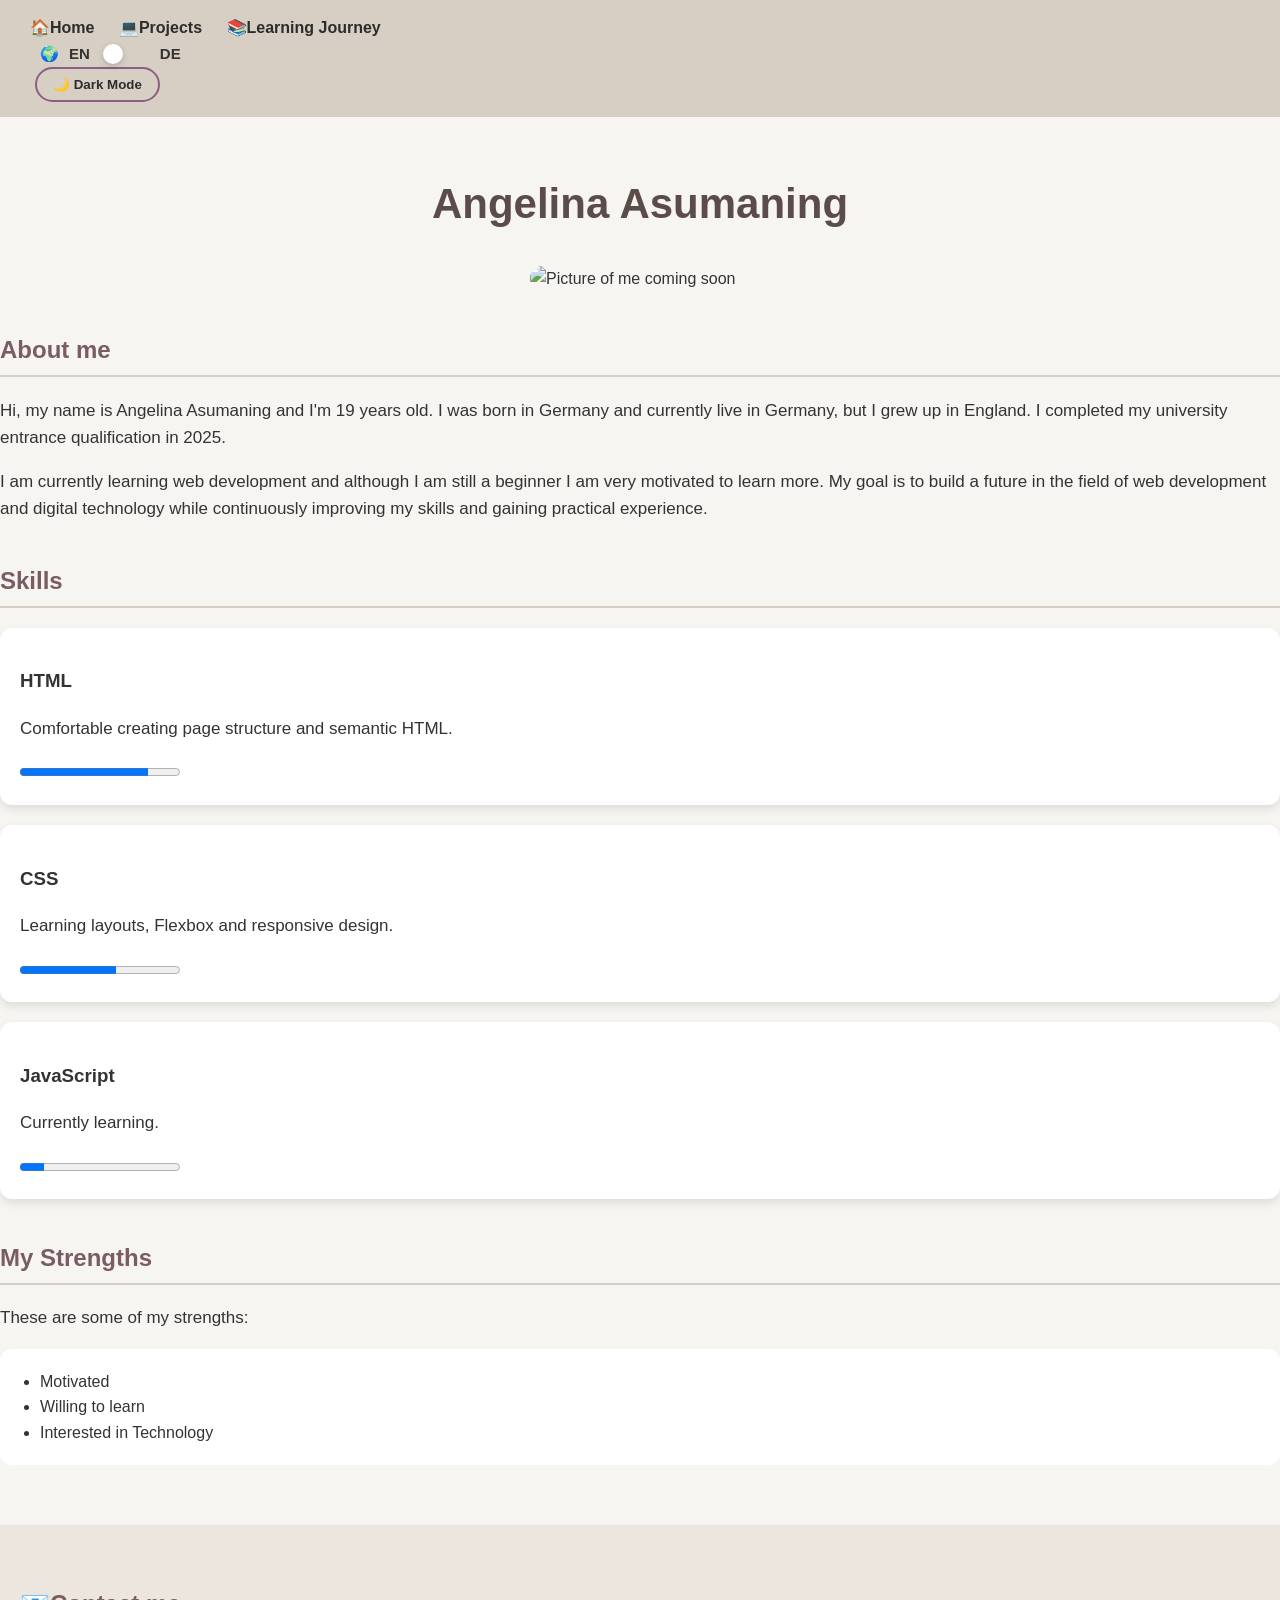
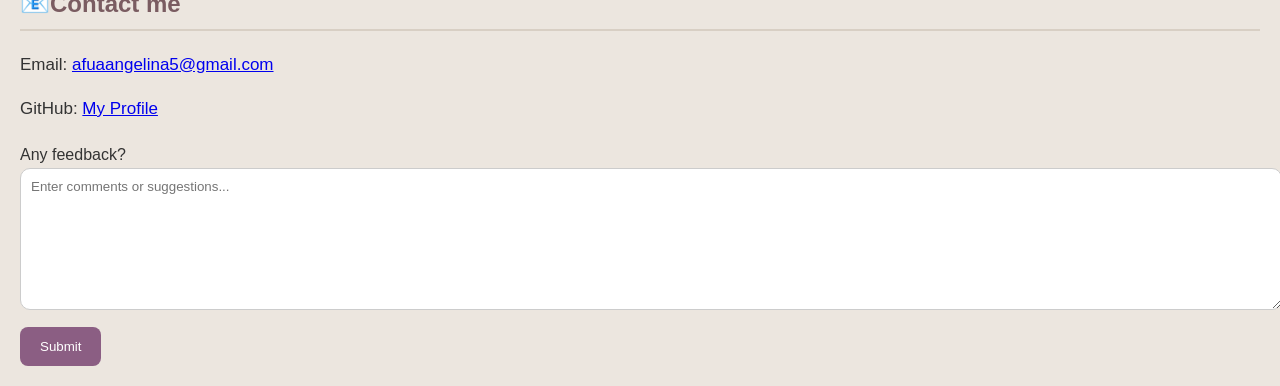
==== index-en.html @ 9a490524 "Update checkbox redirect to index.html" ====
<!DOCTYPE html>
<html lang="en">
    <head>
         <meta charset="utf-8">
        <title>Portfolio</title>
        <link rel="stylesheet" href="style.css">
    </head>
    <body>
       <nav>

<div class="dropdown">
    <a href="index-en.html">🏠Home</a>

    <div class="dropdown-content">
        <a href="index-en.html#about">About</a>
        <a href="index-en.html#skills">Skills</a>
        <a href="index-en.html#strengths">Strengths</a>
        <a href="index-en.html#contact">Contact</a>
    </div>
</div>

<div class="dropdown">
    <a href="Projects-en.html">💻Projects</a>

    <div class="dropdown-content">
        <a href="Projects-en.html#project1">First Project</a>
        <a href="Projects-en.html#future">Future Projects</a>
    </div>
</div>

<div class="dropdown">
    <a href="journey-en.html">📚Learning Journey</a>

      <div class="dropdown-content">
        <a href="journey.html#february">February 2026</a>
        <a href="journey.html#april">April 2026</a>
        <a href="journey-en.html#june">June 2026</a>
        <a href="journey-en.html#progress">Progress</a>
        <a href="journey.html#next">What I want to learn in the future</a>
    </div>
</div>

<div class="language-toggle">
    <span>🌍</span>

    <span>EN</span>

    <label class="switch">

        <input type="checkbox"
               onchange="window.location.href='index.html'">

        <span class="slider"></span>

    </label>

    <span>DE</span>

</div>

<button id="theme-toggle" data-language="en">
    🌙 Dark Mode
</button>
</nav>
        <br>
        <h1>Angelina Asumaning</h1>
        <!--image will be added soon-->
        <img src="" alt="Picture of me coming soon">
        <h2 id="about">About me</h2>
        <p>Hi, my name is Angelina Asumaning and I'm 19 years old. I was born in Germany and currently live in Germany, but I grew up in England. I completed my university entrance qualification in 2025.</p>
        <p>I am currently learning web development and although I am still a beginner I am very motivated to learn more. My goal is to build a future in the field of web development and digital technology while continuously improving my skills and gaining practical experience.</p>
       <section id="skills">

<h2>Skills</h2>

<div class="skill-card">

<h3>HTML</h3>

<p>Comfortable creating page structure and semantic HTML.</p>

<progress value="80" max="100"></progress>

</div>

<div class="skill-card">

<h3>CSS</h3>

<p>Learning layouts, Flexbox and responsive design.</p>

<progress value="60" max="100"></progress>

</div>

<div class="skill-card">

<h3>JavaScript</h3>

<p>Currently learning.</p>

<progress value="15" max="100"></progress>

</div>

</section>
        <h2 id="strengths">My Strengths</h2>
        <p>These are some of my strengths:</p>
        <ul>
            <li>Motivated</li>
            <li>Willing to learn</li>
            <li>Interested in Technology</li>
        </ul>
        <footer>
        <h2 id="contact">📧Contact me</h2>
        <p>Email: <a href="mailto:afuaangelina5@gmail.com">afuaangelina5@gmail.com</a></p>
        <p>GitHub: <a href="https://github.com/afuaangelina">My Profile</a></p>
        <form>   
        <label for="feedback">Any feedback?</label><br>
        <textarea id="feedback"  placeholder="Enter comments or suggestions..."></textarea>   
        <button type="submit">Submit</button>
        </form>     
    </footer>
    <script src="script.js"></script>    
    </body>
   </html>
---- style.css ----
/* ===== GENERAL PAGE STYLING ===== */

body {
    background-color: #f7f5f2;
    font-family: Arial, sans-serif;
    color: #333333;
    margin: 0;
    line-height: 1.6;
}

/* ===== HEADER + NAVIGATION ===== */

nav {
    background-color: #d8cfc4;
    padding: 15px 20px;
    position: sticky;
    top: 0;
}

nav a {
    text-decoration: none;
    color: #2c2c2c;
    padding: 10px;
    font-weight: bold;
}

nav a:hover {
    color: #8b5e83;
}

/* ===== DROPDOWN MENU ===== */

.dropdown {
    position: relative;
    display: inline-block;
}

.dropdown-content {
    display: none;
    position: absolute;
    background-color: white;
    min-width: 180px;
    box-shadow: 0px 4px 8px rgba(0,0,0,0.1);
    border-radius: 8px;
}

.dropdown-content a {
    display: block;
    padding: 12px;
    color: #333333;
}

.dropdown-content a:hover {
    background-color: #f2ece7;
}

.dropdown:hover .dropdown-content {
    display: block;
}

/* ===== MAIN CONTENT ===== */

main {
    padding: 40px;
    max-width: 900px;
    margin: auto;
}

/* ===== HEADINGS ===== */

h1 {
    text-align: center;
    color: #5b4b49;
    font-size: 42px;
}

h2 {
    color: #7a5c61;
    margin-top: 40px;
    border-bottom: 2px solid #d8cfc4;
    padding-bottom: 5px;
}

/* ===== PARAGRAPHS ===== */

p {
    font-size: 17px;
}

/* ===== LISTS ===== */

ul {
    background-color: white;
    padding: 20px 40px;
    border-radius: 12px;
}

/* ===== IMAGE ===== */

img {
    display: block;
    margin: auto;
    border-radius: 15px;
    width: 220px;
}

/* ===== TABLE ===== */

table {
    width: 100%;
    border-collapse: collapse;
    background-color: white;
    margin-top: 20px;
}

th {
    background-color: #d8cfc4;
    color: #2c2c2c;
}

th, td {
    border: 1px solid #dddddd;
    padding: 12px;
    text-align: left;
}

/* ===== FORM ===== */

form {
    margin-top: 20px;
}

textarea {
    width: 100%;
    height: 120px;
    border-radius: 10px;
    border: 1px solid #cccccc;
    padding: 10px;
    font-family: Arial, sans-serif;
}

button {
    margin-top: 10px;
    background-color: #8b5e83;
    color: white;
    border: none;
    padding: 12px 20px;
    border-radius: 8px;
    cursor: pointer;
}

button:hover {
    background-color: #6f4868;
}

/* ===== FOOTER ===== */

footer {
    margin-top: 60px;
    padding: 20px;
    background-color: #ece6df;
}
/* ---------- Language Toggle ---------- */

.language-toggle{

display:flex;

align-items:center;

gap:10px;

margin-left:20px;

font-weight:bold;

}

.language-toggle span{

font-size:15px;

}

/* Switch */

.switch{

position:relative;

display:inline-block;

width:50px;

height:26px;

}

.switch input{

opacity:0;

width:0;

height:0;

}

.slider{

position:absolute;

cursor:pointer;

top:0;

left:0;

right:0;

bottom:0;

background:#d8cfc4;

border-radius:30px;

transition:.3s;

}

.slider::before{

content:"";

position:absolute;

height:20px;

width:20px;

left:3px;

bottom:3px;

background:white;

border-radius:50%;

transition:.3s;

box-shadow:0 2px 6px rgba(0,0,0,.2);

}

.switch input:checked + .slider{

background:#8b5e83;

}

.switch input:checked + .slider::before{

transform:translateX(24px);

}

/* Dark Mode */

.dark-mode .slider{

background:#555;

}

.dark-mode .switch input:checked + .slider{

background:#c89ab7;

}
/* ---------- SKILL CARDS ---------- */

.skill-card{

background:white;

padding:20px;

margin:20px 0;

border-radius:12px;

box-shadow:0 4px 10px rgba(0,0,0,.1);

}
/* ========================= */
/* Timeline */
/* ========================= */

#timeline{

margin-top:60px;

}

.timeline-item{

background:white;

padding:25px;

margin:35px 0;

border-left:6px solid #8b5e83;

border-radius:12px;

box-shadow:0 4px 12px rgba(0,0,0,.08);

transition:.3s;

}

.timeline-item:hover{

transform:translateY(-5px);

box-shadow:0 10px 25px rgba(0,0,0,.12);

}

.timeline-item h3{

margin-top:0;

color:#8b5e83;

}

.timeline-item h4{

margin-bottom:5px;

margin-top:18px;

color:#5b4b49;

}

.timeline-item p{

margin-top:0;

}

.dark-mode .timeline-item{

background:#312d2c;

border-left-color:#c89ab7;

}

.dark-mode .timeline-item h3{

color:#f0dce8;

}

.dark-mode .timeline-item h4{

color:#d7a7c3;

}
/* ================================================= */
/*                     DARK MODE                      */
/* ================================================= */

.dark-mode {
    background-color: #262322;
    color: #f5f1ec;
}

/* Smooth transitions */

body,
nav,
footer,
ul,
table,
th,
td,
textarea,
button,
.skill-card,
.dropdown-content,
main,
section,
h1,
h2,
h3,
p,
li,
a,
img {
    transition:
        background-color .35s ease,
        color .35s ease,
        border-color .35s ease,
        box-shadow .35s ease;
}

/* ========================= */
/* Navigation */
/* ========================= */

.dark-mode nav{
    background:#3a3534;
}

.dark-mode nav a{
    color:#f5f1ec;
}

.dark-mode nav a:hover{
    color:#d7a7c3;
}

/* ========================= */
/* Theme Button */
/* ========================= */

#theme-toggle{

    margin-left:15px;
    margin-top:0;

    padding:8px 16px;

    border-radius:30px;

    border:2px solid #8b5e83;

    background:transparent;

    color:#2c2c2c;

    font-weight:bold;

    cursor:pointer;

    transition:all .3s ease;

}

#theme-toggle:hover{

    background:#8b5e83;

    color:white;

}

.dark-mode #theme-toggle{

    color:#f5f1ec;

    border-color:#d7a7c3;

}

.dark-mode #theme-toggle:hover{

    background:#d7a7c3;

    color:#262322;

}

/* ========================= */
/* Headings */
/* ========================= */

.dark-mode h1{

    color:#ffffff;

}

.dark-mode h2{

    color:#f0dce8;

    border-bottom:2px solid #5f5653;

}

.dark-mode h3{

    color:#ffffff;

}

/* ========================= */
/* Paragraphs */
/* ========================= */

.dark-mode p,
.dark-mode li{

    color:#ece7e2;

}

/* ========================= */
/* Lists */
/* ========================= */

.dark-mode ul{

    background:#312d2c;

    color:#ece7e2;

}

/* ========================= */
/* Tables */
/* ========================= */

.dark-mode table{

    background:#312d2c;

    color:#ece7e2;

}

.dark-mode th{

    background:#544c49;

    color:white;

}

.dark-mode td{

    border:1px solid #5f5653;

}

/* ========================= */
/* Dropdown */
/* ========================= */

.dark-mode .dropdown-content{

    background:#312d2c;

}

.dark-mode .dropdown-content a{

    color:#f5f1ec;

}

.dark-mode .dropdown-content a:hover{

    background:#494341;

}

/* ========================= */
/* Skill Cards */
/* ========================= */

.dark-mode .skill-card{

    background:#312d2c;

    color:#ece7e2;

    box-shadow:0 6px 20px rgba(0,0,0,.35);

}

/* ========================= */
/* Forms */
/* ========================= */

.dark-mode textarea{

    background:#312d2c;

    color:#f5f1ec;

    border:1px solid #5f5653;

}

.dark-mode textarea::placeholder{

    color:#b9b1ab;

}

/* ========================= */
/* Buttons */
/* ========================= */

.dark-mode button{

    background:#8b5e83;

    color:white;

}

.dark-mode button:hover{

    background:#a26e98;

}

/* ========================= */
/* Images */
/* ========================= */

.dark-mode img{

    box-shadow:0 10px 25px rgba(0,0,0,.45);

}

/* ========================= */
/* Footer */
/* ========================= */

.dark-mode footer{

    background:#3a3534;

    color:#ece7e2;

}

/* ========================= */
/* Links */
/* ========================= */

.dark-mode a{

    color:#d7a7c3;

}

.dark-mode a:hover{

    color:#edd3e3;

}
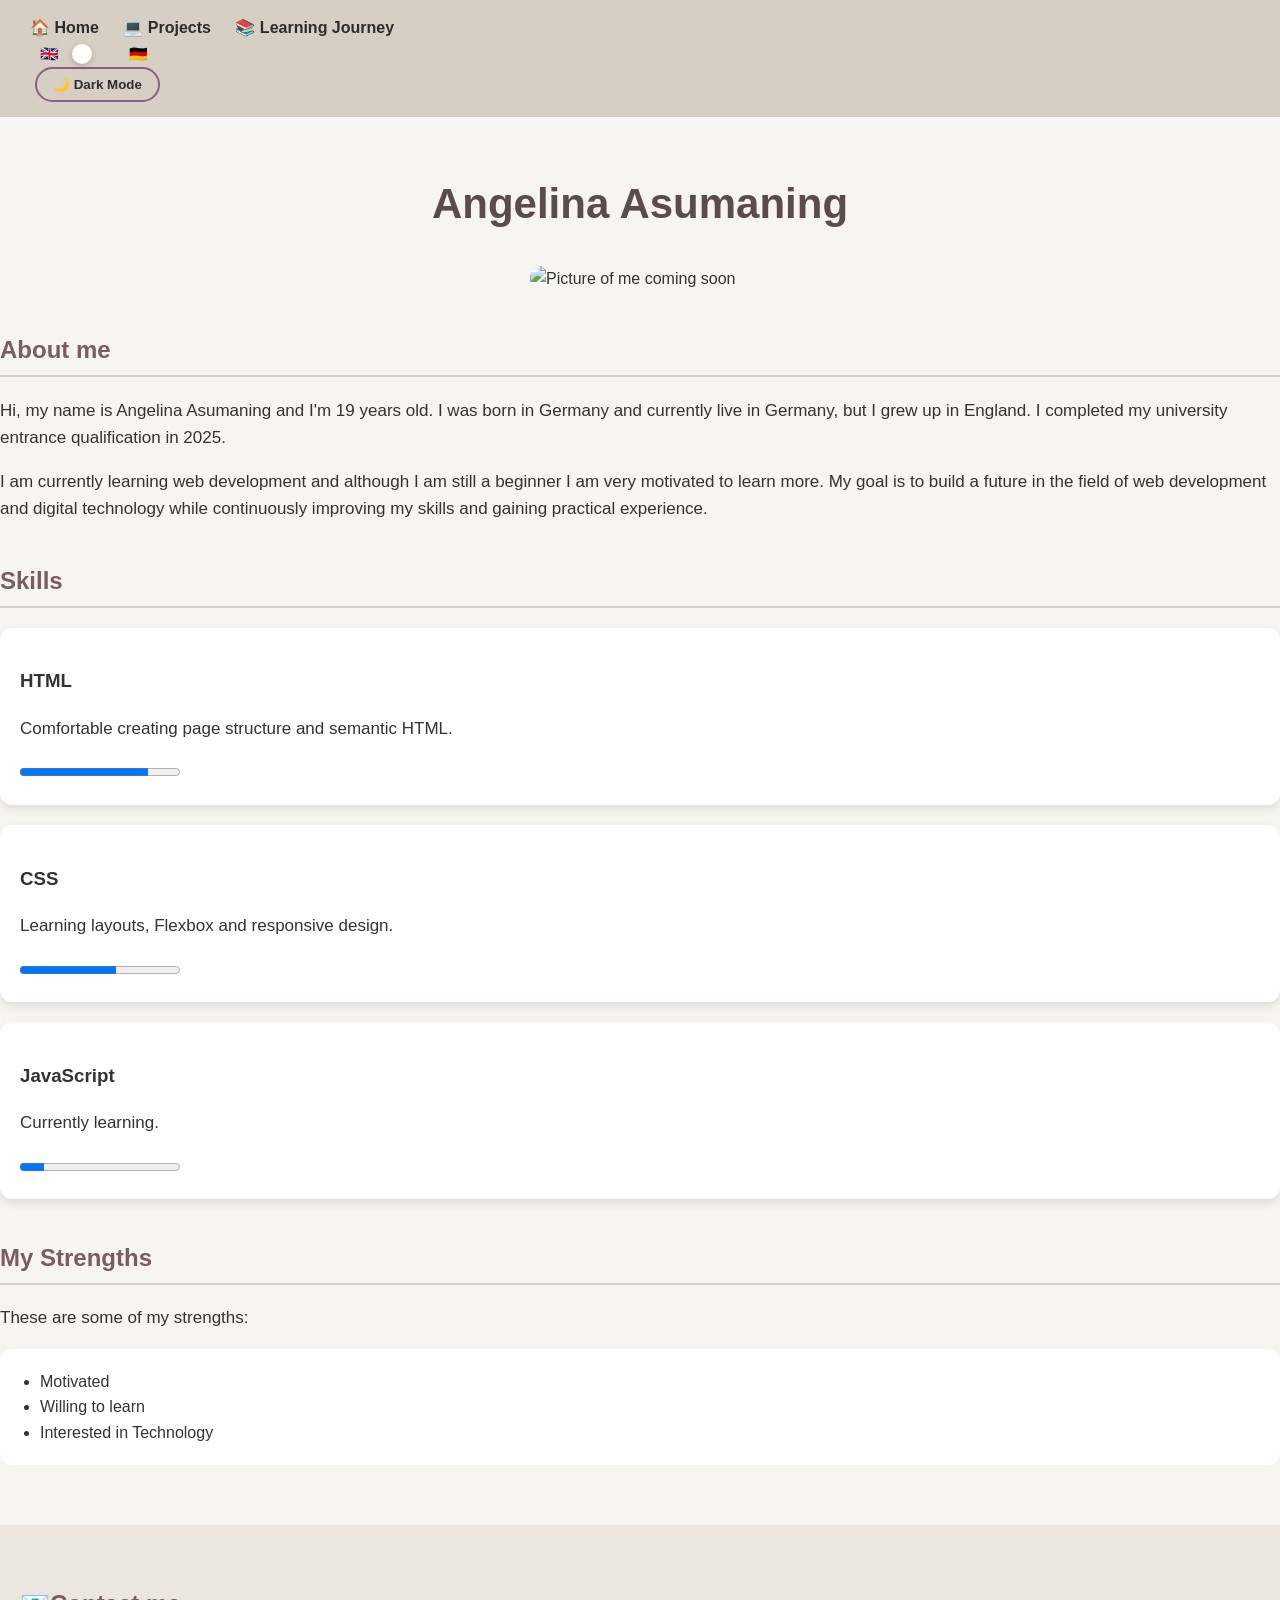
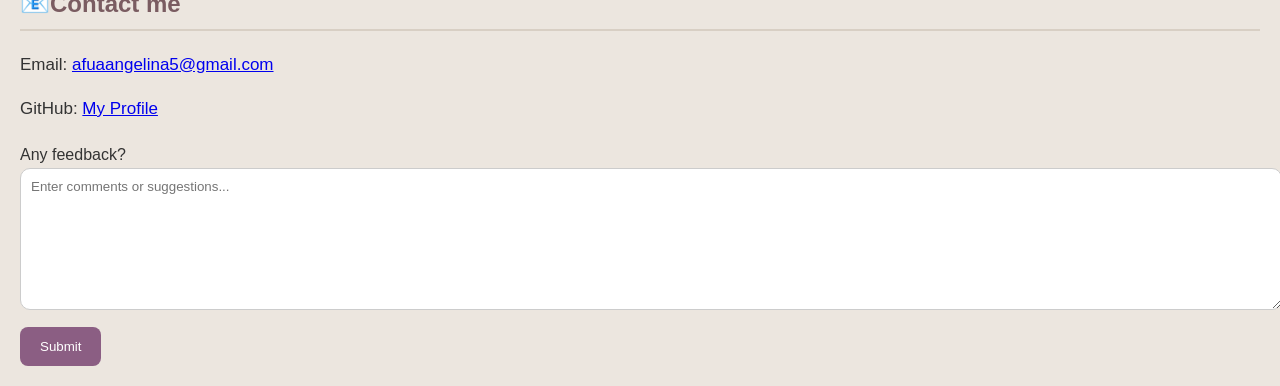
==== commit a54ccee0: "Refactor navigation structure and language toggle" ====
--- a/index-en.html
+++ b/index-en.html
@@ -6,61 +6,90 @@
         <link rel="stylesheet" href="style.css">
     </head>
     <body>
-       <nav>
+    <nav>
+
+<div class="nav-left">
 
 <div class="dropdown">
-    <a href="index-en.html">🏠Home</a>
 
-    <div class="dropdown-content">
-        <a href="index-en.html#about">About</a>
-        <a href="index-en.html#skills">Skills</a>
-        <a href="index-en.html#strengths">Strengths</a>
-        <a href="index-en.html#contact">Contact</a>
-    </div>
+<a href="index-en.html">🏠 Home</a>
+
+<div class="dropdown-content">
+
+<a href="#about">About</a>
+
+<a href="#skills">Skills</a>
+
+<a href="#strengths">Strengths</a>
+
+<a href="#contact">Contact</a>
+
+</div>
+
 </div>
 
 <div class="dropdown">
-    <a href="Projects-en.html">💻Projects</a>
 
-    <div class="dropdown-content">
-        <a href="Projects-en.html#project1">First Project</a>
-        <a href="Projects-en.html#future">Future Projects</a>
-    </div>
+<a href="Projects-en.html">💻 Projects</a>
+
+<div class="dropdown-content">
+
+<a href="Projects-en.html#project1">First Project</a>
+
+<a href="Projects-en.html#future">Future Projects</a>
+
+</div>
+
 </div>
 
 <div class="dropdown">
-    <a href="journey-en.html">📚Learning Journey</a>
 
-      <div class="dropdown-content">
-        <a href="journey.html#february">February 2026</a>
-        <a href="journey.html#april">April 2026</a>
-        <a href="journey-en.html#june">June 2026</a>
-        <a href="journey-en.html#progress">Progress</a>
-        <a href="journey.html#next">What I want to learn in the future</a>
-    </div>
-</div>
+<a href="journey-en.html">📚 Learning Journey</a>
 
-<div class="language-toggle">
-    <span>🌍</span>
+<div class="dropdown-content">
 
-    <span>EN</span>
+<a href="journey-en.html#timeline">Timeline</a>
 
-    <label class="switch">
+<a href="journey-en.html#progress">Progress</a>
 
-        <input type="checkbox"
-               onchange="window.location.href='index.html'">
-
-        <span class="slider"></span>
-
-    </label>
-
-    <span>DE</span>
+<a href="journey-en.html#next">Next Goals</a>
 
 </div>
 
-<button id="theme-toggle" data-language="en">
-    🌙 Dark Mode
+</div>
+
+</div>
+
+<div class="nav-right">
+
+<div class="language-toggle">
+
+<span>🇬🇧</span>
+
+<label class="switch">
+
+<input
+type="checkbox"
+onchange="window.location.href='index-de.html'">
+
+<span class="slider"></span>
+
+</label>
+
+<span>🇩🇪</span>
+
+</div>
+
+<button
+id="theme-toggle"
+data-language="en">
+
+🌙 Dark Mode
+
 </button>
+
+</div>
+
 </nav>
         <br>
         <h1>Angelina Asumaning</h1>
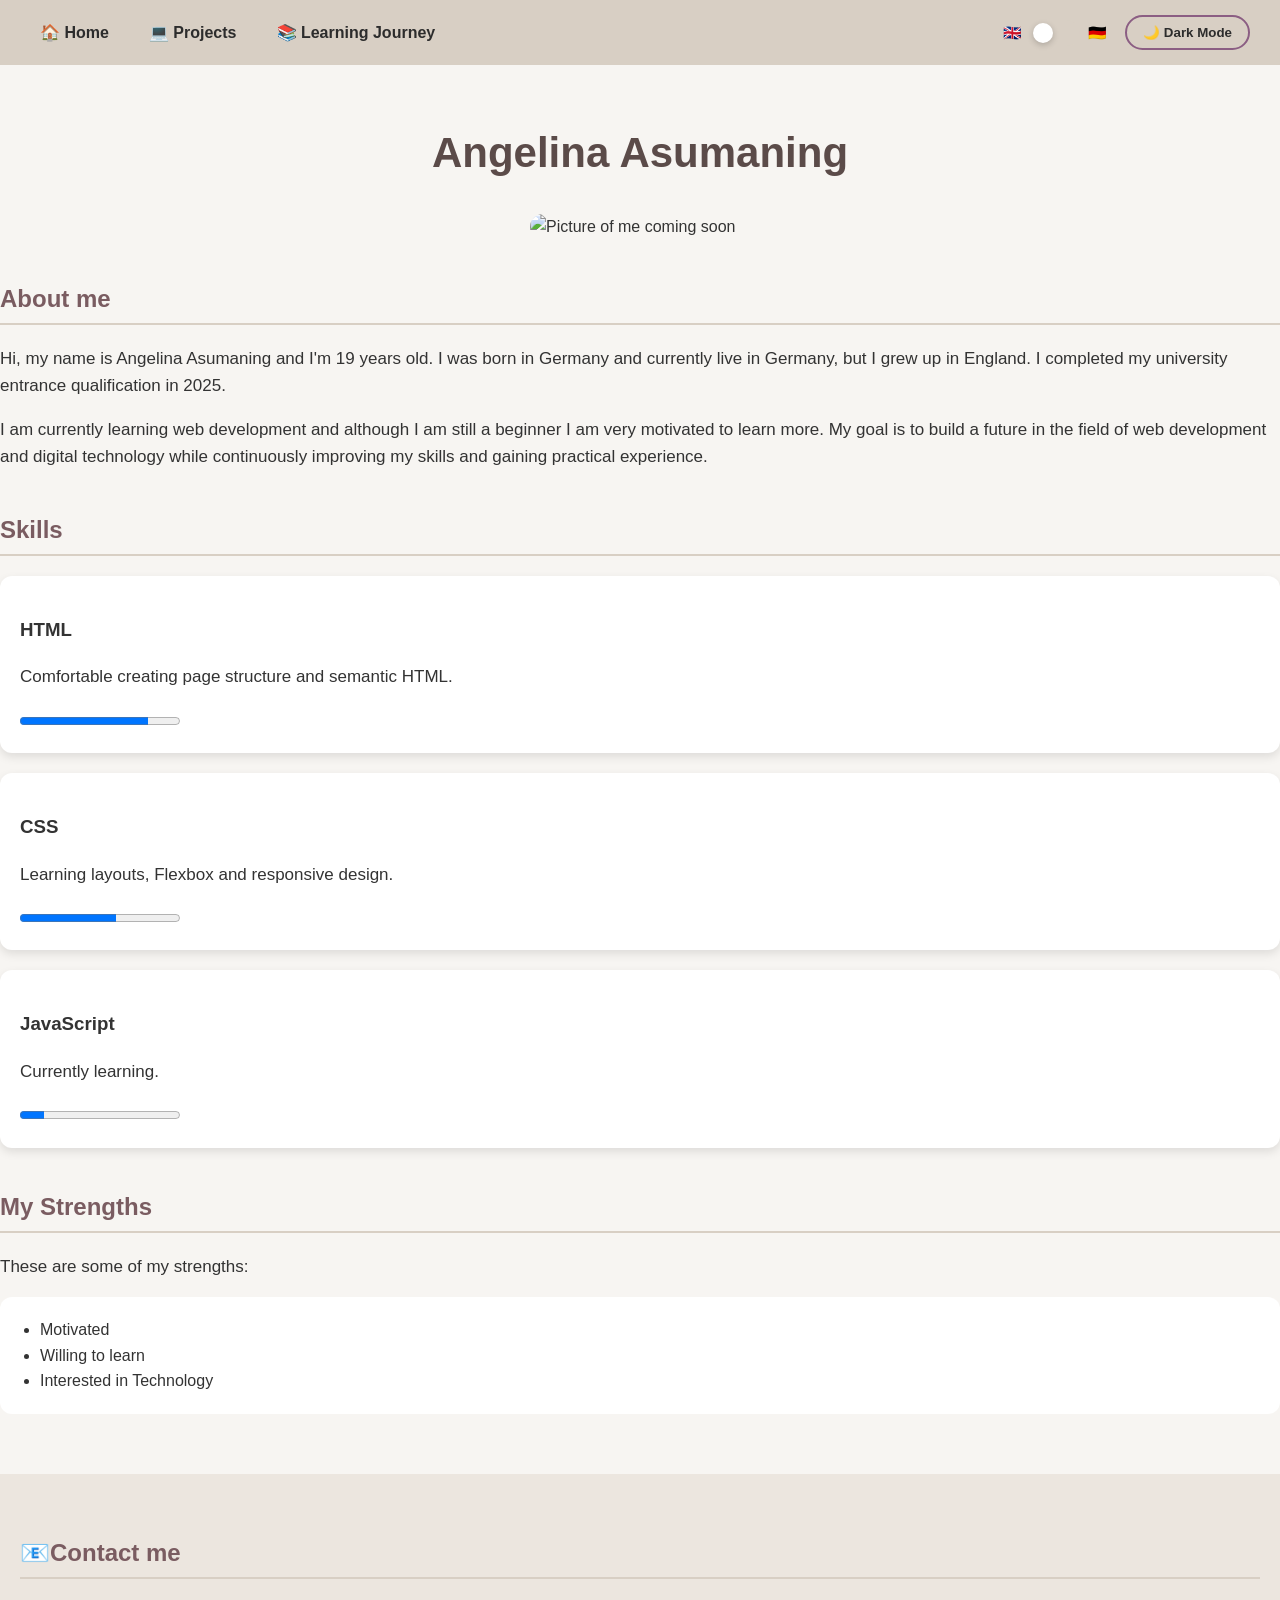
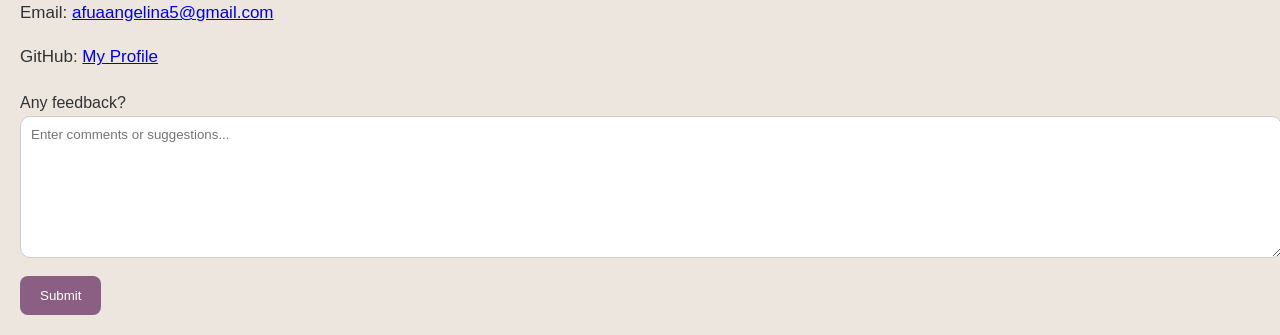
==== commit 88787aa8: "Update anchor links to include page reference" ====
--- a/index-en.html
+++ b/index-en.html
@@ -16,11 +16,11 @@
 
 <div class="dropdown-content">
 
-<a href="#about">About</a>
+<a href="index-en.html#about">About</a>
 
-<a href="#skills">Skills</a>
+<a href="index-en.html#skills">Skills</a>
 
-<a href="#strengths">Strengths</a>
+<a href="index-en.html#strengths">Strengths</a>
 
 <a href="#contact">Contact</a>
 
--- a/style.css
+++ b/style.css
@@ -10,11 +10,43 @@
 
 /* ===== HEADER + NAVIGATION ===== */
 
-nav {
-    background-color: #d8cfc4;
-    padding: 15px 20px;
-    position: sticky;
-    top: 0;
+nav{
+
+display:flex;
+
+justify-content:space-between;
+
+align-items:center;
+
+background:#d8cfc4;
+
+padding:15px 30px;
+
+position:sticky;
+
+top:0;
+
+z-index:999;
+
+}
+.nav-left{
+
+display:flex;
+
+align-items:center;
+
+gap:20px;
+
+}
+
+.nav-right{
+
+display:flex;
+
+align-items:center;
+
+gap:18px;
+
 }
 
 nav a {
@@ -168,9 +200,9 @@
 
 align-items:center;
 
-gap:10px;
-
-margin-left:20px;
+gap:8px;
+
+margin:0;
 
 font-weight:bold;
 
@@ -431,8 +463,7 @@
 
 #theme-toggle{
 
-    margin-left:15px;
-    margin-top:0;
+    margin:0;
 
     padding:8px 16px;
 
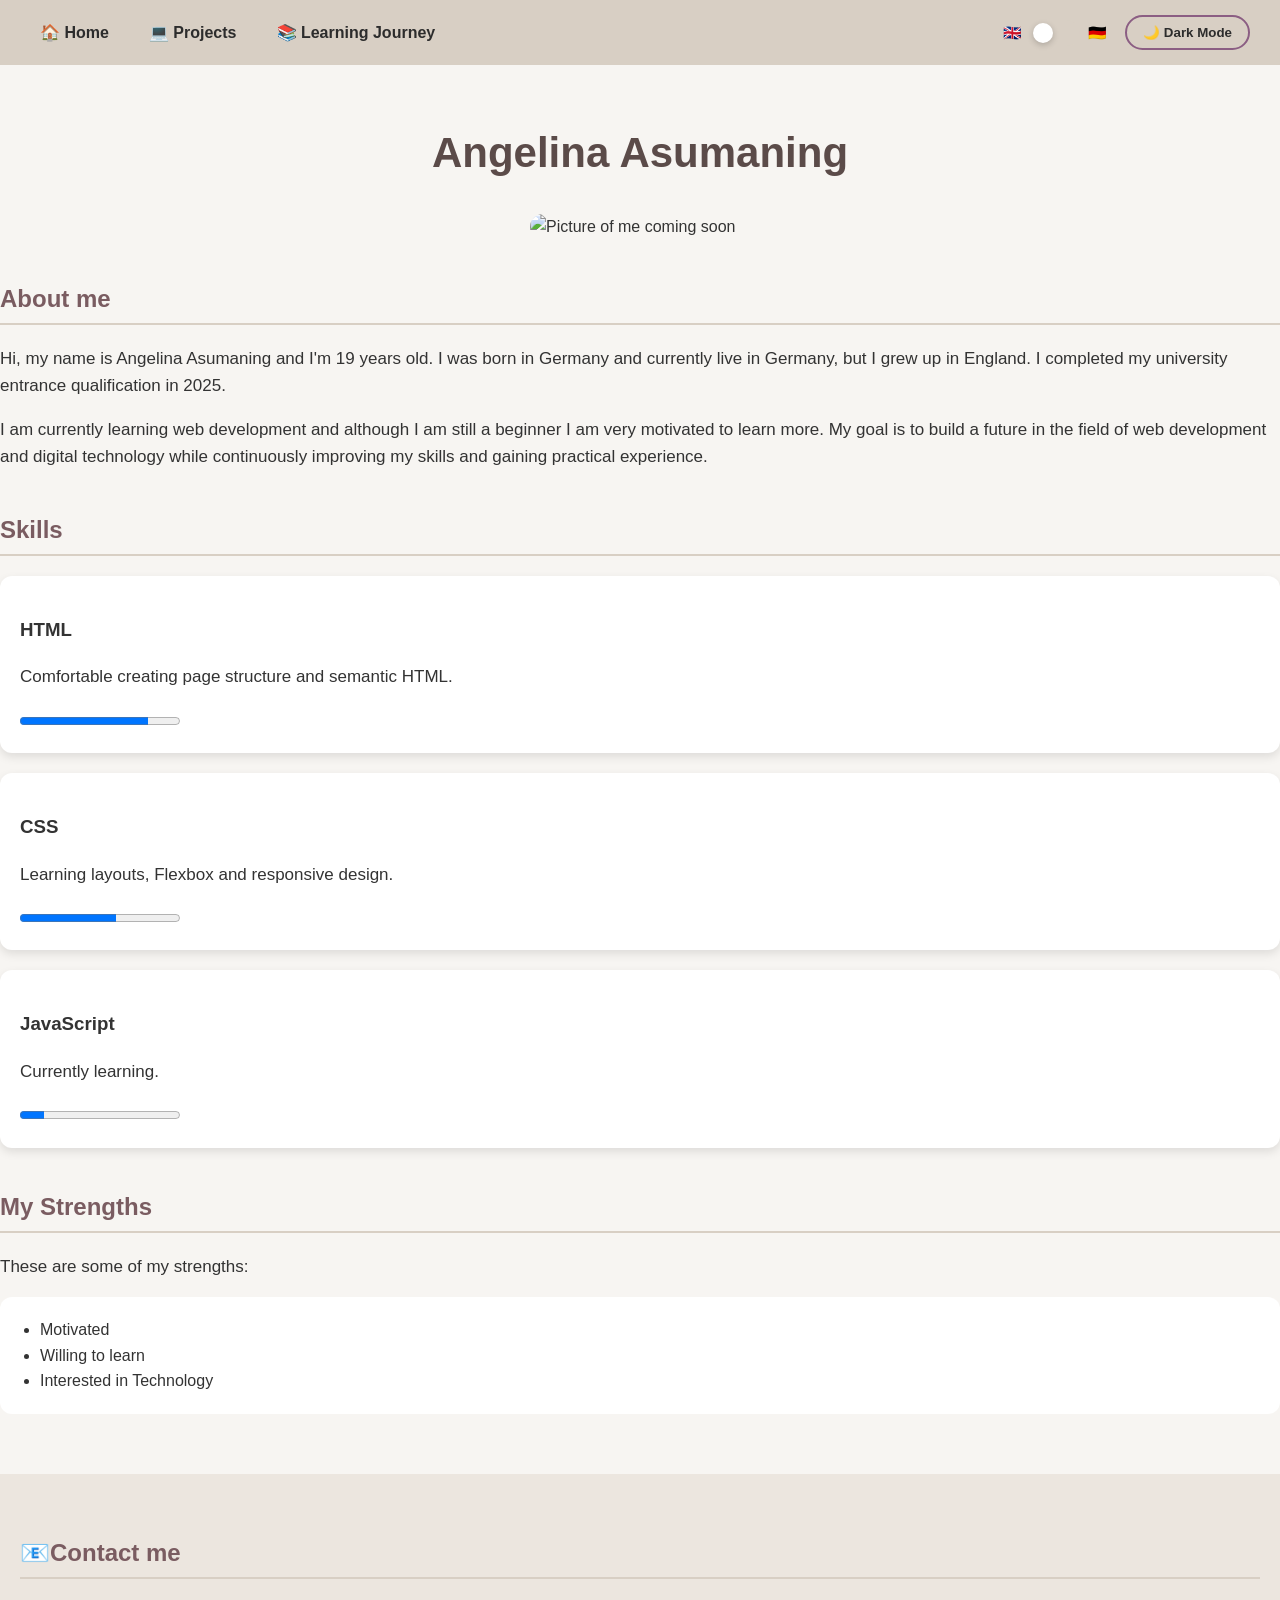
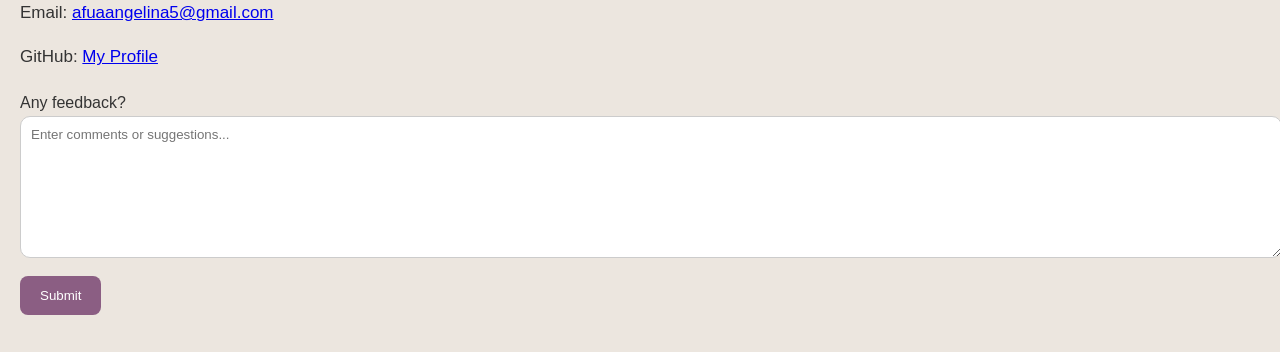
==== commit 4452edcf: "Add success message paragraph to feedback form" ====
--- a/index-en.html
+++ b/index-en.html
@@ -70,7 +70,7 @@
 
 <input
 type="checkbox"
-onchange="window.location.href='index-de.html'">
+onchange="window.location.href='index.html'">
 
 <span class="slider"></span>
 
@@ -144,10 +144,11 @@
         <h2 id="contact">📧Contact me</h2>
         <p>Email: <a href="mailto:afuaangelina5@gmail.com">afuaangelina5@gmail.com</a></p>
         <p>GitHub: <a href="https://github.com/afuaangelina">My Profile</a></p>
-        <form>   
+        <form action="https://formspree.io/f/mlgyypqn" method="POST">  
         <label for="feedback">Any feedback?</label><br>
         <textarea id="feedback"  placeholder="Enter comments or suggestions..."></textarea>   
         <button type="submit">Submit</button>
+        <p id="success-message"></p>    
         </form>     
     </footer>
     <script src="script.js"></script>    
